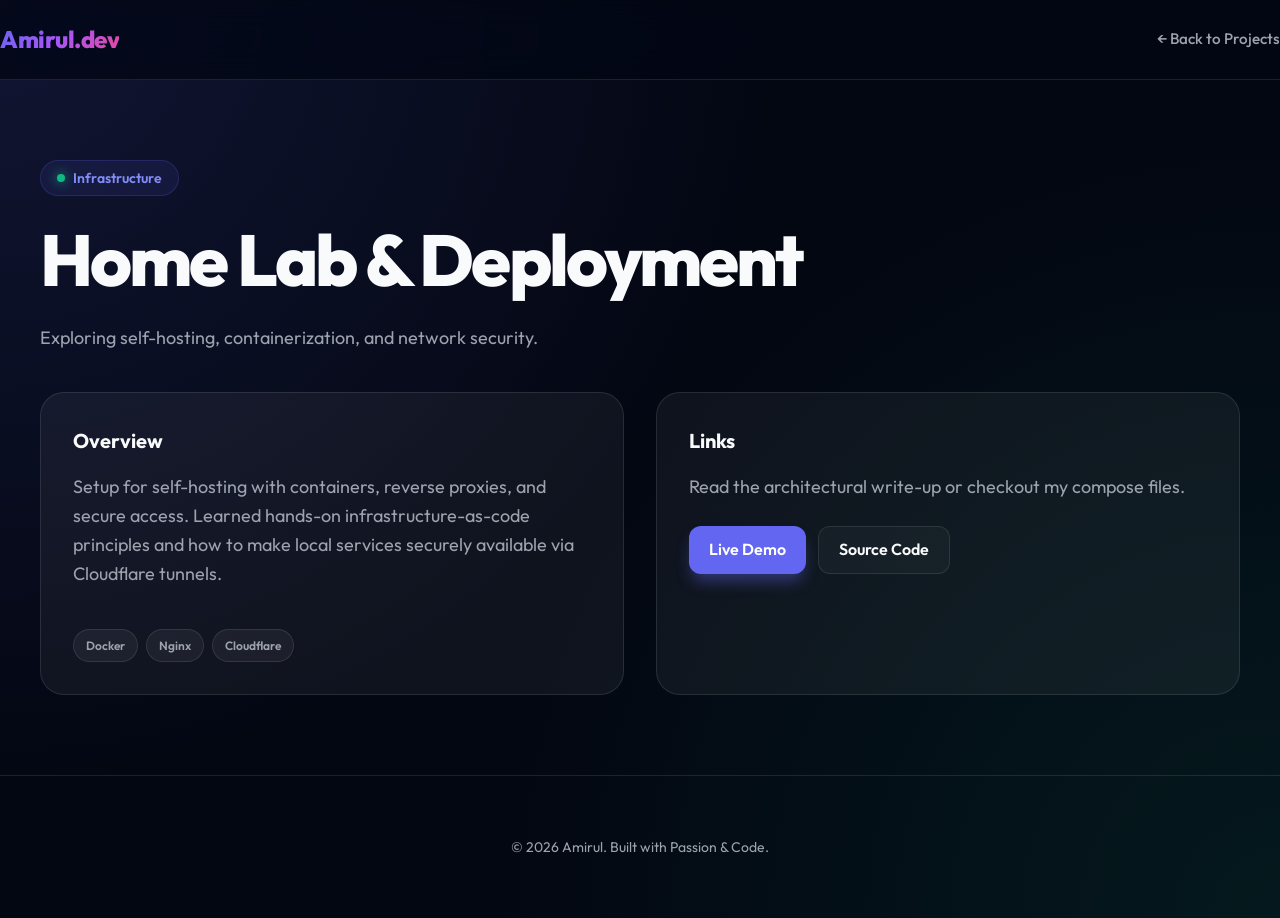
==== projects/home-lab-deployment.html @ 6ae3028f "feat: add project detail pages and update portfolio project list with upcoming entries" ====
<!DOCTYPE html>
<html lang="en">
<head>
  <meta charset="UTF-8" />
  <meta name="viewport" content="width=device-width, initial-scale=1.0" />
  <title>Home Lab & Deployment | Amirul</title>
  <link rel="icon" type="image/png" href="../assets/profile.png">
  <link href="https://fonts.googleapis.com/css2?family=Outfit:wght@300;400;500;600;700;800&display=swap" rel="stylesheet">
  <link rel="stylesheet" href="https://cdnjs.cloudflare.com/ajax/libs/font-awesome/6.4.0/css/all.min.css">
  <link rel="stylesheet" href="../index.css">
</head>
<body>
  <nav class="nav">
    <div class="container nav-inner">
      <a href="../index.html" class="brand">Amirul<span>.dev</span></a>
      <div class="nav-links">
        <a href="../index.html#projects">&larr; Back to Projects</a>
      </div>
    </div>
  </nav>

  <header class="hero">
    <div class="container">
      <div class="badge">
        <span class="dot"></span> 
        Infrastructure
      </div>
      <h1>Home Lab & Deployment</h1>
      <p style="font-size: 1.125rem; color: var(--muted); max-width: 600px; margin-bottom: 40px;">Exploring self-hosting, containerization, and network security.</p>
      
      <div class="about-grid">
        <div class="card">
          <h3 style="font-size: 1.25rem; font-weight: 700; margin-bottom: 16px;">Overview</h3>
          <p style="color: var(--muted);">Setup for self-hosting with containers, reverse proxies, and secure access. Learned hands-on infrastructure-as-code principles and how to make local services securely available via Cloudflare tunnels.</p>
          <div class="skill-pills" style="justify-content: flex-start; margin-top: 24px;">
            <span class="pill">Docker</span>
            <span class="pill">Nginx</span>
            <span class="pill">Cloudflare</span>
          </div>
        </div>
        <div class="card">
          <h3 style="font-size: 1.25rem; font-weight: 700; margin-bottom: 16px;">Links</h3>
          <p style="color: var(--muted); margin-bottom: 24px;">Read the architectural write-up or checkout my compose files.</p>
          <div class="project-links">
            <a href="#" class="btn btn-primary" style="padding: 10px 20px;">Live Demo</a>
            <a href="#" class="btn btn-secondary" style="padding: 10px 20px;">Source Code</a>
          </div>
        </div>
      </div>
    </div>
  </header>

  <footer>
    <div class="container">
      <p>© 2026 Amirul. Built with Passion & Code.</p>
    </div>
  </footer>
</body>
</html>
---- index.css ----
:root {
  --bg: #030712;
  --bg-soft: rgba(255, 255, 255, 0.03);
  --card: rgba(255, 255, 255, 0.05);
  --border: rgba(255, 255, 255, 0.1);
  --text: #f9fafb;
  --muted: #9ca3af;
  --accent: #6366f1;
  --accent-2: #10b981;
  --accent-gradient: linear-gradient(135deg, #6366f1 0%, #a855f7 50%, #ec4899 100%);
  --shadow: 0 25px 50px -12px rgba(0, 0, 0, 0.5);
  --max: 1200px;
  --glass: blur(16px) saturate(180%);
}

* {
  box-sizing: border-box;
  margin: 0;
  padding: 0;
}

html {
  scroll-behavior: smooth;
}

body {
  font-family: 'Outfit', sans-serif;
  background-color: var(--bg);
  background-image: 
    radial-gradient(circle at 0% 0%, rgba(99, 102, 241, 0.15) 0%, transparent 50%),
    radial-gradient(circle at 100% 100%, rgba(16, 185, 129, 0.1) 0%, transparent 50%);
  color: var(--text);
  line-height: 1.6;
  overflow-x: hidden;
}

a {
  color: inherit;
  text-decoration: none;
  transition: all 0.3s cubic-bezier(0.4, 0, 0.2, 1);
}

img {
  max-width: 100%;
  display: block;
  border-radius: 12px;
}

.container {
  width: min(calc(100% - 48px), var(--max));
  margin: 0 auto;
}

/* Navigation */
.nav {
  position: fixed;
  top: 0;
  left: 0;
  right: 0;
  z-index: 100;
  backdrop-filter: var(--glass);
  background: rgba(3, 7, 18, 0.8);
  border-bottom: 1px solid var(--border);
  height: 80px;
  display: flex;
  align-items: center;
}

.nav-inner {
  display: flex;
  align-items: center;
  justify-content: space-between;
  width: 100%;
}

.brand {
  font-size: 1.5rem;
  font-weight: 800;
  letter-spacing: -0.02em;
  background: var(--accent-gradient);
  -webkit-background-clip: text;
  background-clip: text;
  -webkit-text-fill-color: transparent;
}

.nav-links {
  display: flex;
  gap: 32px;
}

.nav-links a {
  color: var(--muted);
  font-weight: 500;
  font-size: 0.95rem;
}

.nav-links a:hover {
  color: var(--text);
  transform: translateY(-2px);
}

.nav-socials {
  display: flex;
  gap: 20px;
  align-items: center;
  border-left: 1px solid var(--border);
  padding-left: 20px;
}

.nav-socials a {
  color: var(--muted);
  font-size: 1.25rem;
  transition: all 0.3s ease;
}

.nav-socials a:hover {
  color: var(--text);
  transform: translateY(-2px);
  filter: drop-shadow(0 0 8px var(--accent));
}

/* Hero Section */
.hero {
  padding: 160px 0 80px;
  position: relative;
}

.hero-grid {
  display: grid;
  grid-template-columns: 1.2fr 0.8fr;
  gap: 60px;
  align-items: center;
}

.badge {
  display: inline-flex;
  align-items: center;
  gap: 8px;
  padding: 6px 16px;
  background: rgba(99, 102, 241, 0.1);
  border: 1px solid rgba(99, 102, 241, 0.2);
  border-radius: 999px;
  color: #818cf8;
  font-size: 0.875rem;
  font-weight: 600;
  margin-bottom: 24px;
}

.dot {
  width: 8px;
  height: 8px;
  background: var(--accent-2);
  border-radius: 50%;
  box-shadow: 0 0 12px var(--accent-2);
  animation: pulse 2s infinite;
}

@keyframes pulse {
  0% { transform: scale(0.95); opacity: 0.5; }
  50% { transform: scale(1.1); opacity: 1; }
  100% { transform: scale(0.95); opacity: 0.5; }
}

h1 {
  font-size: clamp(2.5rem, 6vw, 4.5rem);
  line-height: 1.1;
  font-weight: 800;
  letter-spacing: -0.04em;
  margin-bottom: 24px;
}

.gradient {
  background: var(--accent-gradient);
  -webkit-background-clip: text;
  background-clip: text;
  -webkit-text-fill-color: transparent;
}

.hero p {
  font-size: 1.125rem;
  color: var(--muted);
  margin-bottom: 40px;
  max-width: 600px;
}

.cta-row {
  display: flex;
  gap: 16px;
  margin-bottom: 48px;
}

.btn {
  padding: 14px 28px;
  border-radius: 12px;
  font-weight: 600;
  display: inline-flex;
  align-items: center;
  gap: 8px;
  transition: all 0.3s ease;
}

.btn-primary {
  background: var(--accent);
  color: white;
  box-shadow: 0 10px 15px -3px rgba(99, 102, 241, 0.4);
}

.btn-primary:hover {
  background: #4f46e5;
  transform: translateY(-2px);
  box-shadow: 0 20px 25px -5px rgba(99, 102, 241, 0.4);
}

.btn-secondary {
  background: var(--bg-soft);
  color: var(--text);
  border: 1px solid var(--border);
}

.btn-secondary:hover {
  background: rgba(255, 255, 255, 0.08);
  border-color: rgba(255, 255, 255, 0.2);
}

.stats {
  display: grid;
  grid-template-columns: repeat(3, 1fr);
  gap: 24px;
}

.stat {
  padding: 24px;
  background: var(--bg-soft);
  border: 1px solid var(--border);
  border-radius: 20px;
  transition: all 0.3s ease;
}

.stat:hover {
  border-color: var(--accent);
  transform: translateY(-4px);
}

.stat strong {
  display: block;
  font-size: 1.75rem;
  font-weight: 800;
  margin-bottom: 4px;
  color: var(--text);
}

.stat span {
  font-size: 0.875rem;
  color: var(--muted);
  font-weight: 500;
}

/* Profile Panel */
.panel {
  background: linear-gradient(135deg, rgba(255,255,255,0.05) 0%, rgba(255,255,255,0.02) 100%);
  border: 1px solid var(--border);
  border-radius: 32px;
  padding: 40px;
  backdrop-filter: var(--glass);
  position: relative;
  overflow: hidden;
}

.panel::before {
  content: '';
  position: absolute;
  top: -20%;
  right: -20%;
  width: 200px;
  height: 200px;
  background: var(--accent);
  filter: blur(100px);
  opacity: 0.2;
}

.profile-card {
  display: flex;
  flex-direction: column;
  gap: 24px;
  text-align: center;
  align-items: center;
}

.avatar-container {
  position: relative;
  width: 120px;
  height: 120px;
}

.avatar-container img {
  width: 100%;
  height: 100%;
  object-fit: cover;
  border-radius: 30px;
  border: 2px solid var(--accent);
}

.profile-meta h3 {
  font-size: 1.5rem;
  font-weight: 700;
  margin-bottom: 4px;
}

.profile-meta p {
  color: var(--accent-2);
  font-weight: 600;
  font-size: 0.9rem;
  letter-spacing: 0.05em;
  text-transform: uppercase;
}

.skill-pills {
  display: flex;
  flex-wrap: wrap;
  gap: 8px;
  justify-content: center;
}

.pill {
  padding: 6px 12px;
  background: rgba(255, 255, 255, 0.05);
  border: 1px solid var(--border);
  border-radius: 99px;
  font-size: 0.75rem;
  font-weight: 600;
  color: var(--muted);
  transition: all 0.3s ease;
}

.pill:hover {
  background: var(--accent);
  color: white;
  border-color: transparent;
}

/* Sections */
section {
  padding: 100px 0;
}

.section-head {
  margin-bottom: 60px;
}

.section-head h2 {
  font-size: 2.5rem;
  font-weight: 800;
  margin-bottom: 16px;
  letter-spacing: -0.02em;
}

.section-head p {
  font-size: 1.125rem;
  color: var(--muted);
  max-width: 600px;
}

/* About Grid */
.about-grid {
  display: grid;
  grid-template-columns: 1fr 1fr;
  gap: 32px;
}

.card {
  background: var(--card);
  border: 1px solid var(--border);
  border-radius: 24px;
  padding: 32px;
  transition: all 0.3s ease;
}

.card:hover {
  border-color: rgba(255, 255, 255, 0.2);
  background: rgba(255, 255, 255, 0.07);
}

.list {
  display: flex;
  flex-direction: column;
  gap: 24px;
}

.list-item {
  display: flex;
  gap: 20px;
}

.list-icon {
  width: 48px;
  height: 48px;
  background: rgba(99, 102, 241, 0.1);
  color: var(--accent);
  display: flex;
  align-items: center;
  justify-content: center;
  border-radius: 12px;
  font-weight: 800;
  flex-shrink: 0;
}

.list-item h4 {
  font-size: 1.125rem;
  margin-bottom: 4px;
}

.list-item p {
  font-size: 0.95rem;
  color: var(--muted);
}

/* Projects Grid */
.projects-grid {
  display: grid;
  grid-template-columns: repeat(3, 1fr);
  gap: 32px;
}

.project-card {
  padding: 0;
  overflow: hidden;
  display: flex;
  flex-direction: column;
}

.project-img {
  width: 100%;
  aspect-ratio: 16/10;
  overflow: hidden;
}

.project-img img {
  width: 100%;
  height: 100%;
  object-fit: cover;
  border-radius: 0;
  transition: transform 0.5s ease;
}

.project-card:hover .project-img img {
  transform: scale(1.05);
}

.project-content {
  padding: 24px;
  flex-grow: 1;
  display: flex;
  flex-direction: column;
}

.project-top {
  display: flex;
  justify-content: space-between;
  align-items: center;
  margin-bottom: 16px;
}

.project-tag {
  font-size: 0.75rem;
  font-weight: 700;
  color: var(--accent-2);
  text-transform: uppercase;
  letter-spacing: 0.05em;
}

.project-card h3 {
  font-size: 1.25rem;
  margin-bottom: 12px;
}

.project-card p {
  font-size: 0.95rem;
  color: var(--muted);
  margin-bottom: 24px;
}

.project-links {
  margin-top: auto;
  display: flex;
  gap: 12px;
}

.mini-link {
  padding: 8px 16px;
  background: var(--bg-soft);
  border: 1px solid var(--border);
  border-radius: 8px;
  font-size: 0.875rem;
  font-weight: 600;
}

.mini-link:hover {
  background: white;
  color: var(--bg);
}

/* Journey Timeline */
.timeline {
  display: flex;
  flex-direction: column;
  gap: 24px;
}

.timeline-item {
  display: grid;
  grid-template-columns: 200px 1fr;
  gap: 32px;
  padding: 32px;
  background: var(--bg-soft);
  border: 1px solid var(--border);
  border-radius: 20px;
}

.timeline-date {
  color: var(--accent);
  font-weight: 800;
  font-size: 0.875rem;
  text-transform: uppercase;
  letter-spacing: 0.1em;
}

.timeline-item h3 {
  font-size: 1.25rem;
  margin-bottom: 8px;
}

/* Contact Section */
.contact-box {
  background: var(--accent-gradient);
  padding: 80px 40px;
  border-radius: 40px;
  text-align: center;
  color: white;
  position: relative;
  overflow: hidden;
}

.contact-box::after {
  content: '';
  position: absolute;
  inset: 0;
  background: url('https://www.transparenttextures.com/patterns/cubes.png');
  opacity: 0.1;
}

.contact-box h2 {
  font-size: clamp(2rem, 5vw, 3.5rem);
  font-weight: 800;
  margin-bottom: 24px;
  position: relative;
  z-index: 1;
}

.contact-box p {
  font-size: 1.25rem;
  max-width: 600px;
  margin: 0 auto 40px;
  opacity: 0.9;
  position: relative;
  z-index: 1;
}

.contact-box .cta-row {
  justify-content: center;
  position: relative;
  z-index: 1;
}

.contact-box .btn-secondary {
  background: rgba(255, 255, 255, 0.2);
  border-color: rgba(255, 255, 255, 0.3);
  color: white;
}

.contact-box .btn-primary {
  background: white;
  color: var(--accent);
  box-shadow: 0 10px 30px rgba(0, 0, 0, 0.2);
}

/* Footer */
footer {
  padding: 60px 0;
  border-top: 1px solid var(--border);
  text-align: center;
  color: var(--muted);
  font-size: 0.875rem;
}

/* Responsive */
@media (max-width: 1024px) {
  .hero-grid { grid-template-columns: 1fr; text-align: center; }
  .hero p { margin-left: auto; margin-right: auto; }
  .cta-row { justify-content: center; }
  .stats { max-width: 600px; margin: 0 auto; }
  .projects-grid { grid-template-columns: repeat(2, 1fr); }
  .about-grid { grid-template-columns: 1fr; }
}

@media (max-width: 768px) {
  .nav-links { display: none; }
  .nav-socials { border-left: none; padding-left: 0; }
  .projects-grid { grid-template-columns: 1fr; }
  .timeline-item { grid-template-columns: 1fr; gap: 12px; }
  .stats { grid-template-columns: 1fr; }
  section { padding: 60px 0; }
  h1 { font-size: 3rem; }
}
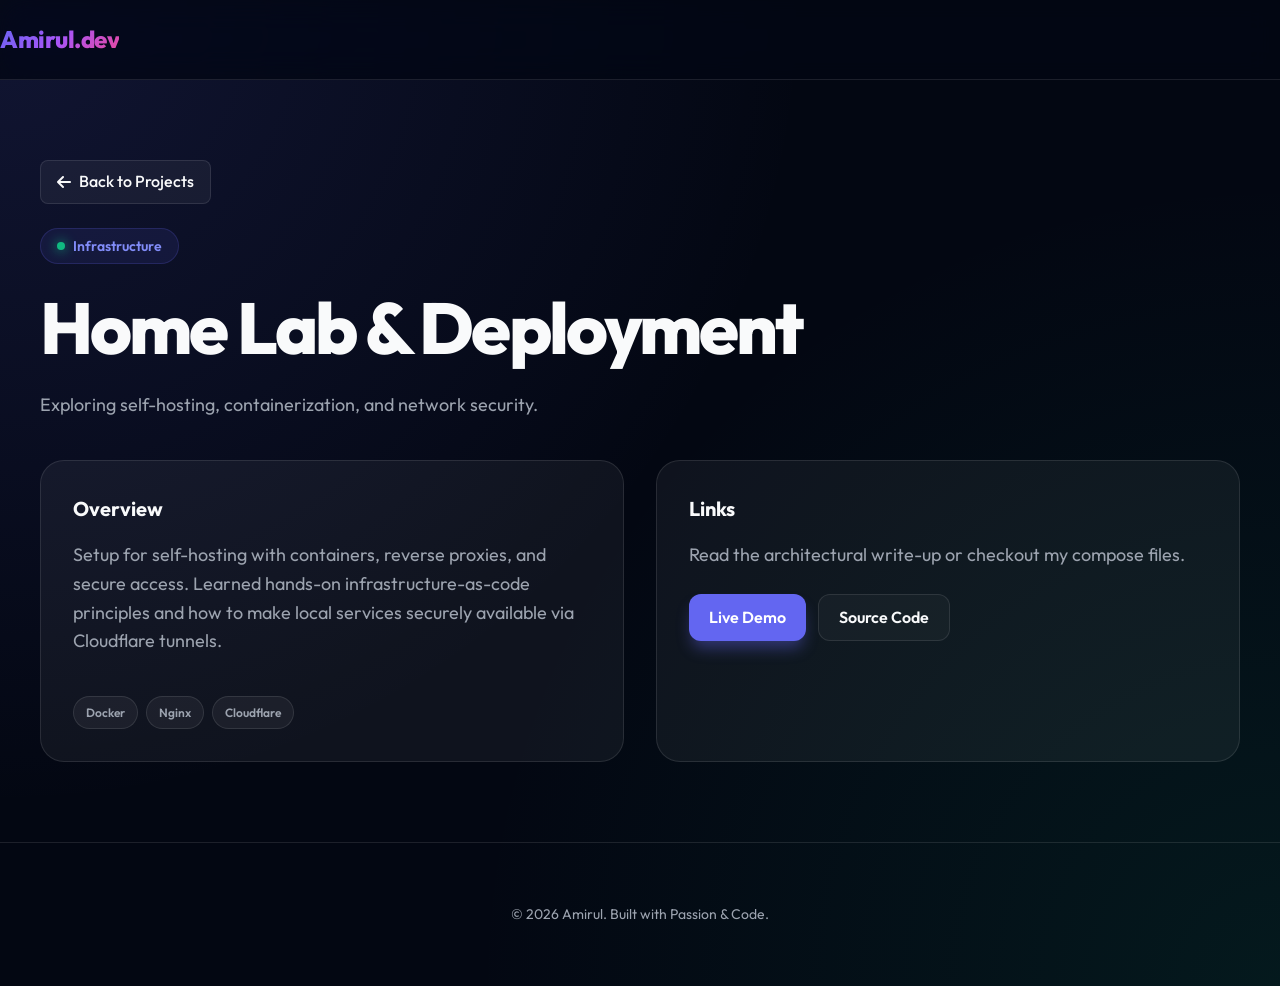
==== commit e625b199: "feat: add multiple project detail pages and update portfolio layout and styling" ====
--- a/projects/home-lab-deployment.html
+++ b/projects/home-lab-deployment.html
@@ -13,14 +13,14 @@
   <nav class="nav">
     <div class="container nav-inner">
       <a href="../index.html" class="brand">Amirul<span>.dev</span></a>
-      <div class="nav-links">
-        <a href="../index.html#projects">&larr; Back to Projects</a>
-      </div>
     </div>
   </nav>
 
   <header class="hero">
     <div class="container">
+      <a href="../index.html#projects" style="display: inline-flex; align-items: center; gap: 8px; color: var(--text); font-weight: 500; margin-bottom: 24px; padding: 8px 16px; background: rgba(255, 255, 255, 0.05); border: 1px solid rgba(255, 255, 255, 0.1); border-radius: 8px; transition: all 0.3s ease;" onmouseover="this.style.background='rgba(255, 255, 255, 0.1)'; this.style.borderColor='var(--accent)'" onmouseout="this.style.background='rgba(255, 255, 255, 0.05)'; this.style.borderColor='rgba(255, 255, 255, 0.1)'">
+        <i class="fa-solid fa-arrow-left"></i> Back to Projects
+      </a><br>
       <div class="badge">
         <span class="dot"></span> 
         Infrastructure
--- a/index.css
+++ b/index.css
@@ -84,6 +84,9 @@
 }
 
 .nav-links {
+  position: absolute;
+  left: 50%;
+  transform: translateX(-50%);
   display: flex;
   gap: 32px;
 }
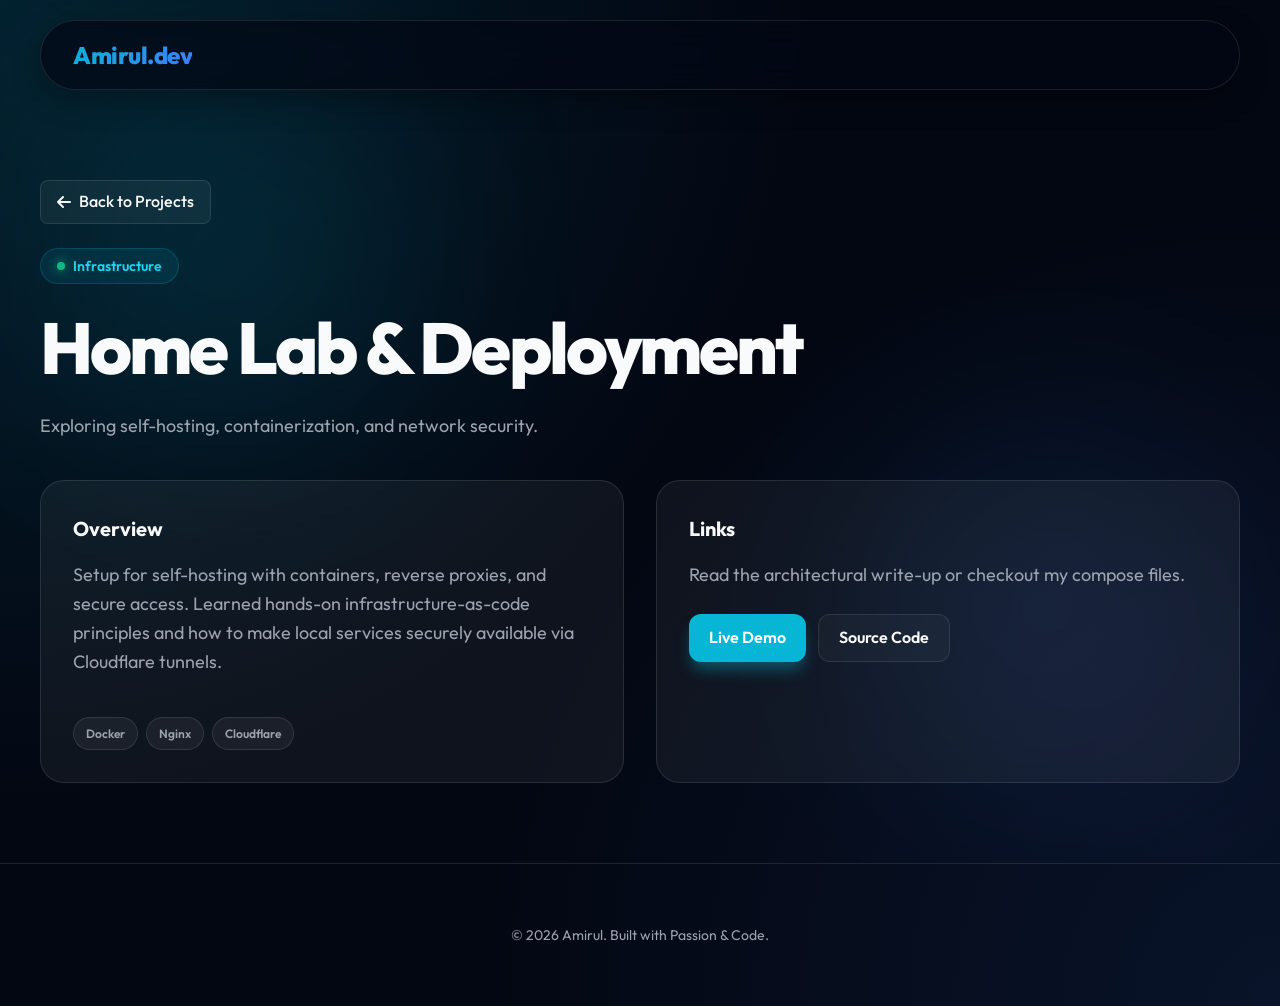
==== commit e59aed05: "fix: repair 7 live bugs on the portfolio (S0) Pre-revamp bug sweep on the current design, independen" ====
--- a/projects/home-lab-deployment.html
+++ b/projects/home-lab-deployment.html
@@ -18,8 +18,8 @@
 
   <header class="hero">
     <div class="container">
-      <a href="../index.html#projects" style="display: inline-flex; align-items: center; gap: 8px; color: var(--text); font-weight: 500; margin-bottom: 24px; padding: 8px 16px; background: rgba(255, 255, 255, 0.05); border: 1px solid rgba(255, 255, 255, 0.1); border-radius: 8px; transition: all 0.3s ease;" onmouseover="this.style.background='rgba(255, 255, 255, 0.1)'; this.style.borderColor='var(--accent)'" onmouseout="this.style.background='rgba(255, 255, 255, 0.05)'; this.style.borderColor='rgba(255, 255, 255, 0.1)'">
-        <i class="fa-solid fa-arrow-left"></i> Back to Projects
+      <a href="../index.html#projects" class="back-link">
+        <i class="fa-solid fa-arrow-left" aria-hidden="true"></i> Back to Projects
       </a><br>
       <div class="badge">
         <span class="dot"></span> 
--- a/index.css
+++ b/index.css
@@ -5,9 +5,9 @@
   --border: rgba(255, 255, 255, 0.1);
   --text: #f9fafb;
   --muted: #9ca3af;
-  --accent: #6366f1;
+  --accent: #06b6d4;
   --accent-2: #10b981;
-  --accent-gradient: linear-gradient(135deg, #6366f1 0%, #a855f7 50%, #ec4899 100%);
+  --accent-gradient: linear-gradient(135deg, #06b6d4 0%, #3b82f6 50%, #8b5cf6 100%);
   --shadow: 0 25px 50px -12px rgba(0, 0, 0, 0.5);
   --max: 1200px;
   --glass: blur(16px) saturate(180%);
@@ -21,16 +21,21 @@
 
 html {
   scroll-behavior: smooth;
+  width: 100%;
+  max-width: 100%;
+  overflow-x: hidden;
 }
 
 body {
   font-family: 'Outfit', sans-serif;
   background-color: var(--bg);
   background-image: 
-    radial-gradient(circle at 0% 0%, rgba(99, 102, 241, 0.15) 0%, transparent 50%),
-    radial-gradient(circle at 100% 100%, rgba(16, 185, 129, 0.1) 0%, transparent 50%);
+    radial-gradient(circle at 0% 0%, rgba(6, 182, 212, 0.15) 0%, transparent 50%),
+    radial-gradient(circle at 100% 100%, rgba(59, 130, 246, 0.1) 0%, transparent 50%);
   color: var(--text);
   line-height: 1.6;
+  width: 100%;
+  max-width: 100%;
   overflow-x: hidden;
 }
 
@@ -54,16 +59,30 @@
 /* Navigation */
 .nav {
   position: fixed;
-  top: 0;
-  left: 0;
-  right: 0;
+  top: 20px;
+  left: 16px;
+  right: 16px;
+  margin: 0 auto;
+  width: auto;
+  max-width: var(--max);
   z-index: 100;
   backdrop-filter: var(--glass);
-  background: rgba(3, 7, 18, 0.8);
-  border-bottom: 1px solid var(--border);
-  height: 80px;
-  display: flex;
-  align-items: center;
+  -webkit-backdrop-filter: var(--glass);
+  background: rgba(3, 7, 18, 0.75);
+  border: 1px solid var(--border);
+  border-radius: 99px; /* Floating Pill style */
+  height: 70px;
+  display: flex;
+  align-items: center;
+  transition: all 0.3s cubic-bezier(0.16, 1, 0.3, 1);
+  box-shadow: 0 10px 30px rgba(0, 0, 0, 0.3);
+}
+
+.nav:hover {
+  background: rgba(3, 7, 18, 0.85);
+  border-color: rgba(6, 182, 212, 0.25);
+  box-shadow: 0 15px 35px rgba(6, 182, 212, 0.1),
+              0 5px 15px rgba(0, 0, 0, 0.3);
 }
 
 .nav-inner {
@@ -71,6 +90,7 @@
   align-items: center;
   justify-content: space-between;
   width: 100%;
+  padding: 0 32px; /* Extra horizontal padding inside the pill */
 }
 
 .brand {
@@ -78,9 +98,16 @@
   font-weight: 800;
   letter-spacing: -0.02em;
   background: var(--accent-gradient);
+  background-size: 200% auto;
   -webkit-background-clip: text;
   background-clip: text;
   -webkit-text-fill-color: transparent;
+  transition: all 0.4s ease;
+}
+
+.brand:hover {
+  background-position: right center;
+  filter: drop-shadow(0 0 8px rgba(6, 182, 212, 0.3));
 }
 
 .nav-links {
@@ -95,6 +122,26 @@
   color: var(--muted);
   font-weight: 500;
   font-size: 0.95rem;
+  position: relative;
+  padding: 6px 0;
+}
+
+.nav-links a::after {
+  content: '';
+  position: absolute;
+  bottom: 0;
+  left: 0;
+  width: 100%;
+  height: 2px;
+  background: var(--accent-gradient);
+  transform: scaleX(0);
+  transform-origin: right;
+  transition: transform 0.3s cubic-bezier(0.16, 1, 0.3, 1);
+}
+
+.nav-links a:hover::after {
+  transform: scaleX(1);
+  transform-origin: left;
 }
 
 .nav-links a:hover {
@@ -102,30 +149,77 @@
   transform: translateY(-2px);
 }
 
-.nav-socials {
-  display: flex;
-  gap: 20px;
-  align-items: center;
-  border-left: 1px solid var(--border);
-  padding-left: 20px;
-}
-
-.nav-socials a {
-  color: var(--muted);
-  font-size: 1.25rem;
-  transition: all 0.3s ease;
-}
-
-.nav-socials a:hover {
+/* Mobile nav toggle — hidden on desktop, shown under 768px */
+.nav-toggle {
+  display: none;
+  align-items: center;
+  justify-content: center;
+  width: 44px;          /* 44x44 minimum touch target */
+  height: 44px;
+  margin: 0;
+  padding: 0;
+  background: transparent;
+  border: 1px solid var(--border);
+  border-radius: 12px;
   color: var(--text);
-  transform: translateY(-2px);
-  filter: drop-shadow(0 0 8px var(--accent));
-}
+  cursor: pointer;
+  transition: background 0.3s ease, border-color 0.3s ease;
+}
+
+.nav-toggle:hover {
+  background: rgba(255, 255, 255, 0.06);
+  border-color: rgba(255, 255, 255, 0.2);
+}
+
+.nav-toggle-icon {
+  width: 22px;
+  height: 22px;
+}
+
+/* Swap hamburger <-> X off the open state */
+.nav-toggle-close { display: none; }
+.nav.is-open .nav-toggle-open { display: none; }
+.nav.is-open .nav-toggle-close { display: block; }
 
 /* Hero Section */
 .hero {
-  padding: 160px 0 80px;
+  padding: 180px 0 80px;
   position: relative;
+  overflow: hidden;
+}
+
+/* Floating Ambient Orbs (New Hero Style) */
+.hero::before,
+.hero::after {
+  content: '';
+  position: absolute;
+  width: 320px;
+  height: 320px;
+  border-radius: 50%;
+  filter: blur(120px);
+  z-index: -1;
+  opacity: 0.15;
+  animation: floatOrb 20s infinite alternate ease-in-out;
+  pointer-events: none;
+}
+
+.hero::before {
+  background: var(--accent);
+  top: 10%;
+  left: 5%;
+}
+
+.hero::after {
+  background: var(--accent-gradient);
+  bottom: 10%;
+  right: 5%;
+  animation-delay: -10s;
+}
+
+@keyframes floatOrb {
+  0% { transform: translate(0, 0) scale(1); }
+  50% { transform: translate(40px, -20px) scale(1.08); }
+  100% { transform: translate(-20px, 30px) scale(0.95); }
 }
 
 .hero-grid {
@@ -140,10 +234,10 @@
   align-items: center;
   gap: 8px;
   padding: 6px 16px;
-  background: rgba(99, 102, 241, 0.1);
-  border: 1px solid rgba(99, 102, 241, 0.2);
+  background: rgba(6, 182, 212, 0.1);
+  border: 1px solid rgba(6, 182, 212, 0.2);
   border-radius: 999px;
-  color: #818cf8;
+  color: #22d3ee;
   font-size: 0.875rem;
   font-weight: 600;
   margin-bottom: 24px;
@@ -205,13 +299,13 @@
 .btn-primary {
   background: var(--accent);
   color: white;
-  box-shadow: 0 10px 15px -3px rgba(99, 102, 241, 0.4);
+  box-shadow: 0 10px 15px -3px rgba(6, 182, 212, 0.4);
 }
 
 .btn-primary:hover {
-  background: #4f46e5;
+  background: #0891b2;
   transform: translateY(-2px);
-  box-shadow: 0 20px 25px -5px rgba(99, 102, 241, 0.4);
+  box-shadow: 0 20px 25px -5px rgba(6, 182, 212, 0.4);
 }
 
 .btn-secondary {
@@ -341,9 +435,86 @@
   border-color: transparent;
 }
 
+/* Profile socials — was inline styles + onmouseover handlers */
+.main-socials {
+  display: flex;
+  gap: 20px;
+  margin-top: 10px;
+}
+
+.main-socials a {
+  display: inline-flex;
+  align-items: center;
+  justify-content: center;
+  width: 44px;          /* 44x44 minimum touch target */
+  height: 44px;
+  color: var(--text);
+  font-size: 1.5rem;
+  transition: transform 0.3s ease;
+}
+
+/* :focus-visible too — the old JS hover only fired for a mouse */
+.main-socials a:hover,
+.main-socials a:focus-visible {
+  transform: scale(1.1);
+}
+
+.profile-blurb {
+  margin: 8px 0 0;
+  color: var(--muted);
+  font-size: 0.9rem;
+}
+
+/* "Back to Projects" on the project detail pages.
+   Was 5 identical copies of an inline style + onmouseover/onmouseout pair. */
+.back-link {
+  display: inline-flex;
+  align-items: center;
+  gap: 8px;
+  min-height: 44px;       /* touch target */
+  margin-bottom: 24px;
+  padding: 8px 16px;
+  background: rgba(255, 255, 255, 0.05);
+  border: 1px solid var(--border);
+  border-radius: 8px;
+  color: var(--text);
+  font-weight: 500;
+  transition: background 0.3s ease, border-color 0.3s ease;
+}
+
+/* :focus-visible too — the old inline handlers were mouse-only */
+.back-link:hover,
+.back-link:focus-visible {
+  background: rgba(255, 255, 255, 0.1);
+  border-color: var(--accent);
+}
+
 /* Sections */
 section {
   padding: 100px 0;
+  /* Clears the fixed nav so anchored headings aren't tucked underneath it.
+     Desktop nav = 20px top + 70px tall. */
+  scroll-margin-top: 110px;
+}
+
+/* Scroll reveal. The JS adds .reveal to the <section>, then .is-visible when
+   it enters view. Under prefers-reduced-motion the JS never adds .reveal at
+   all, so content is visible from the start rather than fading in.
+
+   The transform lives on the INNER .container, never on the <section> itself.
+   The section is the anchor target: translating it moves its box out from
+   under its own scroll-margin-top, landing the heading beneath the fixed nav
+   by exactly the translate distance. Animating the child keeps the section's
+   box fixed, so scroll-margin-top means what it says. */
+.reveal > .container {
+  opacity: 0;
+  transform: translateY(20px);
+  transition: opacity 0.6s ease-out, transform 0.6s ease-out;
+}
+
+.reveal.is-visible > .container {
+  opacity: 1;
+  transform: translateY(0);
 }
 
 .section-head {
@@ -383,6 +554,13 @@
   background: rgba(255, 255, 255, 0.07);
 }
 
+/* Engineering Specifications Panel */
+.engineering-card {
+  grid-column: span 2;
+  margin-top: 32px;
+  border-left: 4px solid var(--accent-2) !important;
+}
+
 .list {
   display: flex;
   flex-direction: column;
@@ -397,7 +575,7 @@
 .list-icon {
   width: 48px;
   height: 48px;
-  background: rgba(99, 102, 241, 0.1);
+  background: rgba(6, 182, 212, 0.1);
   color: var(--accent);
   display: flex;
   align-items: center;
@@ -425,16 +603,65 @@
 }
 
 .project-card {
-  padding: 0;
+  position: relative;
+  background: linear-gradient(
+    135deg,
+    rgba(255, 255, 255, 0.03) 0%,
+    rgba(255, 255, 255, 0.01) 100%
+  );
+  border: 1px solid rgba(255, 255, 255, 0.08);
+  border-radius: 24px;
+  backdrop-filter: var(--glass);
+  -webkit-backdrop-filter: var(--glass);
   overflow: hidden;
   display: flex;
   flex-direction: column;
+  transition: 
+    transform 0.4s cubic-bezier(0.16, 1, 0.3, 1), 
+    border-color 0.4s cubic-bezier(0.16, 1, 0.3, 1), 
+    box-shadow 0.4s cubic-bezier(0.16, 1, 0.3, 1);
+  box-shadow: 0 4px 30px rgba(0, 0, 0, 0.3);
+}
+
+.project-card:hover {
+  transform: translateY(-8px);
+  border-color: rgba(99, 102, 241, 0.35);
+  box-shadow: 
+    0 20px 40px rgba(0, 0, 0, 0.4),
+    0 0 24px rgba(99, 102, 241, 0.15);
+}
+
+.project-card::after {
+  content: '';
+  position: absolute;
+  bottom: 0;
+  left: 0;
+  width: 100%;
+  height: 3px;
+  background: var(--accent-gradient);
+  transform: scaleX(0);
+  transform-origin: left;
+  transition: transform 0.4s cubic-bezier(0.16, 1, 0.3, 1);
+}
+
+.project-card:hover::after {
+  transform: scaleX(1);
 }
 
 .project-img {
+  position: relative;
   width: 100%;
   aspect-ratio: 16/10;
   overflow: hidden;
+  border-bottom: 1px solid rgba(255, 255, 255, 0.05);
+}
+
+.project-img::after {
+  content: '';
+  position: absolute;
+  inset: 0;
+  background: linear-gradient(180deg, transparent 65%, rgba(3, 7, 18, 0.5) 100%);
+  pointer-events: none;
 }
 
 .project-img img {
@@ -442,11 +669,11 @@
   height: 100%;
   object-fit: cover;
   border-radius: 0;
-  transition: transform 0.5s ease;
+  transition: transform 0.6s cubic-bezier(0.16, 1, 0.3, 1);
 }
 
 .project-card:hover .project-img img {
-  transform: scale(1.05);
+  transform: scale(1.06);
 }
 
 .project-content {
@@ -603,14 +830,256 @@
   .stats { max-width: 600px; margin: 0 auto; }
   .projects-grid { grid-template-columns: repeat(2, 1fr); }
   .about-grid { grid-template-columns: 1fr; }
+  .engineering-card { grid-column: span 1; }
+  .pipeline-grid {
+    grid-template-columns: 1fr;
+    gap: 16px;
+  }
+  .pipeline-arrow {
+    transform: rotate(90deg);
+    text-align: center;
+    margin: 4px 0;
+  }
 }
 
 @media (max-width: 768px) {
-  .nav-links { display: none; }
-  .nav-socials { border-left: none; padding-left: 0; }
+  .nav {
+    top: 12px;
+    left: 12px;
+    right: 12px;
+    width: auto;
+    transform: none;
+    height: 60px;
+  }
+  .nav-inner {
+    padding: 0 20px;
+  }
+
+  .nav-toggle { display: inline-flex; }
+
+  /* The menu: a panel under the pill, not a dead `display: none`.
+
+     position: ABSOLUTE, not fixed. .nav has a backdrop-filter, which makes it
+     a containing block for fixed descendants — so `position: fixed` here is
+     resolved against the nav pill, not the viewport, and viewport-looking
+     offsets silently lie (top:84px landed at 97px). Being absolute is the
+     honest description of what the browser already does, and anchoring to
+     `100%` means it tracks the nav's height instead of hardcoding it.
+
+     Background is OPAQUE: this panel sits over hero copy, and the parent's
+     backdrop-filter also neutralises any blur declared here, so translucency
+     leaves the headline legible straight through the menu. */
+  .nav-links {
+    position: absolute;
+    top: calc(100% + 12px);   /* always 12px below the pill, any height */
+    left: 0;
+    right: 0;
+    transform: none;
+    flex-direction: column;
+    gap: 4px;
+    padding: 12px;
+    background: var(--bg);
+    border: 1px solid var(--border);
+    border-radius: 20px;
+    box-shadow: 0 20px 40px rgba(0, 0, 0, 0.5);
+
+    /* Hidden by default. visibility (not display) so it can transition,
+       and so it leaves the tab order while closed. */
+    opacity: 0;
+    visibility: hidden;
+    translate: 0 -8px;
+    transition: opacity 0.25s ease, translate 0.25s ease, visibility 0.25s;
+  }
+
+  .nav.is-open .nav-links {
+    opacity: 1;
+    visibility: visible;
+    translate: 0 0;
+  }
+
+  .nav-links a {
+    display: flex;
+    align-items: center;
+    min-height: 44px;       /* touch target */
+    padding: 0 12px;
+    border-radius: 12px;
+    font-size: 1rem;
+  }
+
+  .nav-links a:hover {
+    transform: none;        /* the desktop -2px lift is wrong in a list */
+    background: rgba(255, 255, 255, 0.06);
+    color: var(--text);
+  }
+
+  .nav-links a::after { display: none; }   /* underline sweep is desktop-only */
+
+  /* Mobile nav is 12px + 60px tall, so anchors need less clearance. */
+  section { scroll-margin-top: 84px; }
+
+  .hero { padding: 130px 0 60px; }
+  .hero::before,
+  .hero::after {
+    display: none !important; /* Disable ambient orbs on mobile to prevent overflow */
+  }
+  .hero-grid { grid-template-columns: 1fr; text-align: center; }
+  .hero p { margin-left: auto; margin-right: auto; }
+  .cta-row { justify-content: center; }
+  .stats { grid-template-columns: 1fr; max-width: 600px; margin: 0 auto; }
   .projects-grid { grid-template-columns: 1fr; }
+  .about-grid { grid-template-columns: 1fr; }
+  .engineering-card { grid-column: span 1; }
   .timeline-item { grid-template-columns: 1fr; gap: 12px; }
-  .stats { grid-template-columns: 1fr; }
   section { padding: 60px 0; }
-  h1 { font-size: 3rem; }
-}
+  h1 { font-size: 2.25rem; }
+  .panel { padding: 24px; }
+  .card { padding: 24px; }
+  .stat { padding: 16px 20px; }
+  .container {
+    width: min(calc(100% - 32px), var(--max));
+  }
+}
+
+@media (max-width: 480px) {
+  h1 { font-size: 2rem; }
+  .cta-row {
+    flex-direction: column;
+    gap: 12px;
+    width: 100%;
+  }
+  .cta-row .btn {
+    width: 100%;
+    justify-content: center;
+  }
+  .container {
+    width: min(calc(100% - 32px), var(--max));
+  }
+}
+
+/* ==========================================================================
+   Added UX/UI upgrades: Pipeline cards, Accessibility focus, reduced motion
+   ========================================================================== */
+
+/* Engineering Specifications Panel (responsive styles inherited) */
+
+.upcoming-card {
+  border-style: dashed !important;
+  border-color: var(--accent) !important;
+  background: linear-gradient(180deg, var(--card) 0%, rgba(6, 182, 212, 0.05) 100%) !important;
+}
+
+.cert-badge {
+  display: flex;
+  align-items: center;
+  gap: 16px;
+  margin-bottom: 16px;
+}
+
+.cert-icon {
+  font-size: 2rem;
+  color: var(--accent-2);
+  background: rgba(16, 185, 129, 0.1);
+  padding: 12px;
+  border-radius: 12px;
+}
+
+.cert-badge h4 {
+  font-size: 1.15rem;
+  font-weight: 700;
+  color: var(--text);
+}
+
+.cert-badge span {
+  font-size: 0.8rem;
+  color: var(--muted);
+}
+
+.pipeline-grid {
+  display: grid;
+  grid-template-columns: 1fr auto 1fr auto 1fr auto 1fr;
+  align-items: center;
+  gap: 12px;
+}
+
+.pipeline-node {
+  background: rgba(255, 255, 255, 0.02);
+  border: 1px solid var(--border);
+  border-radius: 16px;
+  padding: 16px;
+  text-align: center;
+  transition: all 0.3s ease;
+}
+
+.pipeline-node:hover {
+  background: rgba(255, 255, 255, 0.05);
+  border-color: rgba(255, 255, 255, 0.15);
+}
+
+.node-highlight {
+  border-color: var(--accent);
+  background: rgba(6, 182, 212, 0.03);
+}
+
+.node-icon {
+  font-size: 1.25rem;
+  color: var(--accent);
+  margin-bottom: 8px;
+}
+
+.node-highlight .node-icon {
+  color: var(--accent-2);
+}
+
+.pipeline-node h5 {
+  font-size: 0.9rem;
+  margin-bottom: 4px;
+  font-weight: 700;
+}
+
+.pipeline-node p {
+  font-size: 0.75rem !important;
+  color: var(--muted);
+  line-height: 1.2;
+}
+
+.pipeline-arrow {
+  color: rgba(255, 255, 255, 0.15);
+  font-size: 0.85rem;
+}
+
+
+
+/* Accessibility Focus States */
+a:focus-visible, 
+button:focus-visible,
+.btn:focus-visible {
+  outline: 2px dashed var(--accent-2) !important;
+  outline-offset: 4px !important;
+  box-shadow: 0 0 0 4px rgba(16, 185, 129, 0.2) !important;
+}
+
+/* Accessibility prefers-reduced-motion media query */
+@media (prefers-reduced-motion: reduce) {
+  * {
+    animation-duration: 0.01ms !important;
+    animation-iteration-count: 1 !important;
+    transition-duration: 0.01ms !important;
+    scroll-behavior: auto !important;
+  }
+
+  /* The JS skips .reveal under reduced motion, but it only reads the setting
+     once at load. If it's switched on afterwards, this keeps content visible
+     instead of stranding it at opacity 0. */
+  .reveal > .container {
+    opacity: 1 !important;
+    transform: none !important;
+  }
+
+  .project-card:hover {
+    transform: none !important;
+    box-shadow: 0 4px 30px rgba(0, 0, 0, 0.3) !important;
+  }
+  .project-card:hover .project-img img {
+    transform: none !important;
+  }
+}
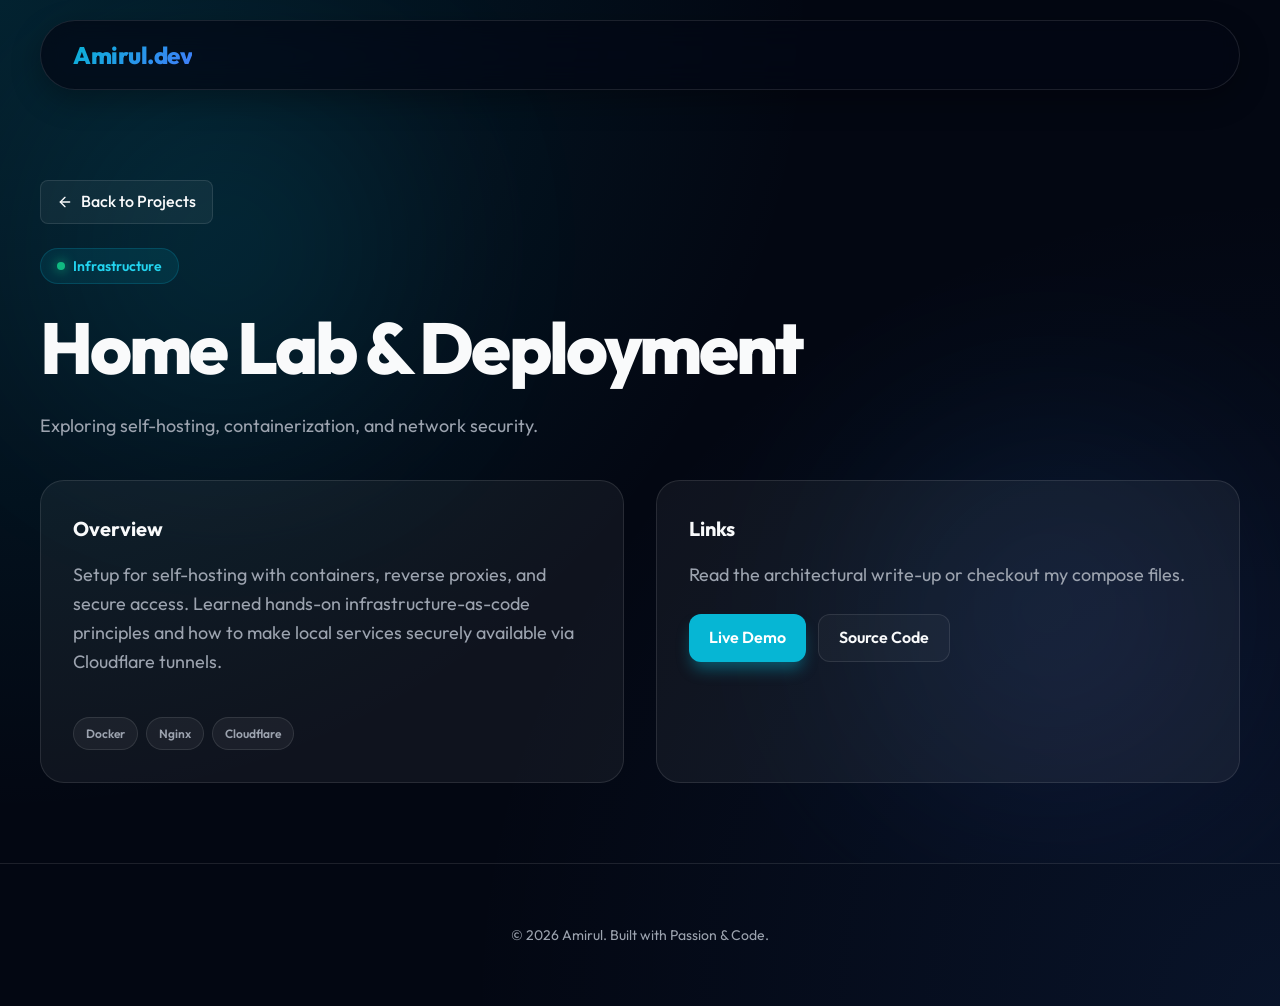
==== commit 21d6a2ed: "perf: WebP images, drop Font Awesome, inline texture (S6) index.html: 2326KB -> 183KB (-92%, 2.1MB)." ====
--- a/projects/home-lab-deployment.html
+++ b/projects/home-lab-deployment.html
@@ -4,9 +4,11 @@
   <meta charset="UTF-8" />
   <meta name="viewport" content="width=device-width, initial-scale=1.0" />
   <title>Home Lab & Deployment | Amirul</title>
-  <link rel="icon" type="image/png" href="../assets/profile.png">
+  <link rel="icon" type="image/png" sizes="64x64" href="../assets/favicon-64.png">
+  <link rel="preconnect" href="https://fonts.googleapis.com">
+  <link rel="preconnect" href="https://fonts.gstatic.com" crossorigin>
   <link href="https://fonts.googleapis.com/css2?family=Outfit:wght@300;400;500;600;700;800&display=swap" rel="stylesheet">
-  <link rel="stylesheet" href="https://cdnjs.cloudflare.com/ajax/libs/font-awesome/6.4.0/css/all.min.css">
+  <!-- Font Awesome removed: ~75KB of render-blocking CSS + webfonts, for one arrow. -->
   <link rel="stylesheet" href="../index.css">
 </head>
 <body>
@@ -19,7 +21,11 @@
   <header class="hero">
     <div class="container">
       <a href="../index.html#projects" class="back-link">
-        <i class="fa-solid fa-arrow-left" aria-hidden="true"></i> Back to Projects
+        <svg class="back-icon" viewBox="0 0 24 24" fill="none" stroke="currentColor" stroke-width="2"
+          stroke-linecap="round" stroke-linejoin="round" aria-hidden="true" focusable="false">
+          <path d="M19 12H5" />
+          <path d="m12 19-7-7 7-7" />
+        </svg> Back to Projects
       </a><br>
       <div class="badge">
         <span class="dot"></span> 
--- a/index.css
+++ b/index.css
@@ -449,8 +449,14 @@
   width: 44px;          /* 44x44 minimum touch target */
   height: 44px;
   color: var(--text);
-  font-size: 1.5rem;
   transition: transform 0.3s ease;
+}
+
+/* SVG icons size by width/height, not font-size — the old icon-font rules
+   would leave these at whatever the UA default is. */
+.main-socials svg {
+  width: 24px;
+  height: 24px;
 }
 
 /* :focus-visible too — the old JS hover only fired for a mouse */
@@ -463,6 +469,12 @@
   margin: 8px 0 0;
   color: var(--muted);
   font-size: 0.9rem;
+}
+
+.back-icon {
+  width: 16px;
+  height: 16px;
+  flex-shrink: 0;
 }
 
 /* "Back to Projects" on the project detail pages.
@@ -774,7 +786,11 @@
   content: '';
   position: absolute;
   inset: 0;
-  background: url('https://www.transparenttextures.com/patterns/cubes.png');
+  /* Inlined (633 bytes). Was a third-party request to
+     transparenttextures.com on every page load - a DNS lookup, a TLS
+     handshake and an outside party seeing every visitor, for a
+     decorative texture. */
+  background: url('[data-uri]');
   opacity: 0.1;
 }
 
@@ -976,7 +992,9 @@
 }
 
 .cert-icon {
-  font-size: 2rem;
+  width: 56px;          /* 32px glyph + 12px padding each side */
+  height: 56px;
+  flex-shrink: 0;
   color: var(--accent-2);
   background: rgba(16, 185, 129, 0.1);
   padding: 12px;
@@ -1021,9 +1039,18 @@
 }
 
 .node-icon {
-  font-size: 1.25rem;
+  display: flex;
+  justify-content: center;
   color: var(--accent);
   margin-bottom: 8px;
+}
+
+/* 24px, not the 20px the old icon font rendered: stroke icons read lighter
+   than the solid glyphs they replace and need the extra size to carry the
+   same weight in the pipeline. */
+.node-icon svg {
+  width: 24px;
+  height: 24px;
 }
 
 .node-highlight .node-icon {
@@ -1043,8 +1070,23 @@
 }
 
 .pipeline-arrow {
+  display: flex;
+  align-items: center;
+  justify-content: center;
   color: rgba(255, 255, 255, 0.15);
-  font-size: 0.85rem;
+}
+
+.pipeline-arrow svg {
+  width: 14px;
+  height: 14px;
+}
+
+/* Placeholder mark on the two Upcoming cards — was an inline-styled icon font */
+.upcoming-icon {
+  width: 48px;
+  height: 48px;
+  color: var(--accent);
+  opacity: 0.7;
 }
 
 
